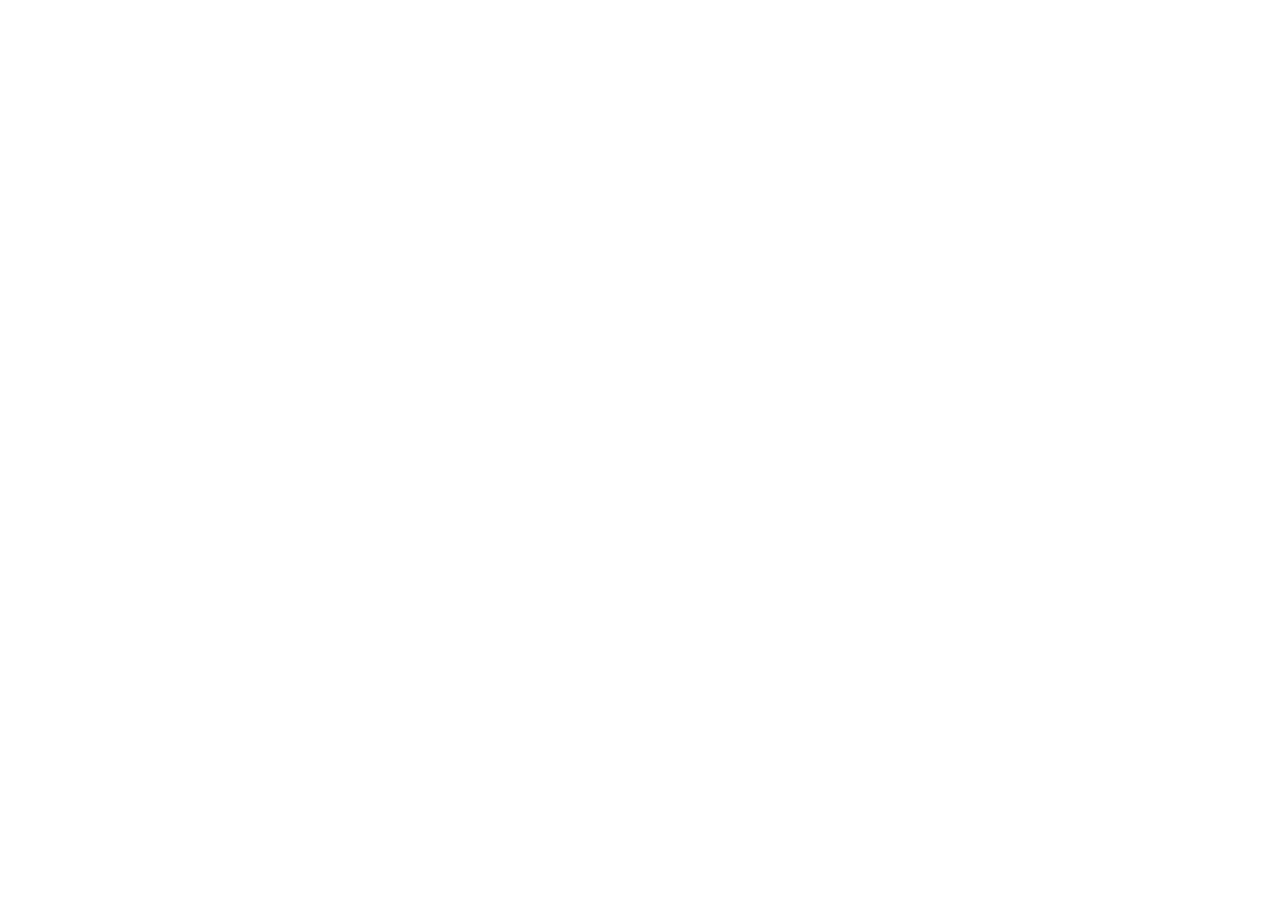
==== index.html @ e2f75406 "first commit" ====
<!DOCTYPE html>
<html lang="en">
<head>
    <meta charset="UTF-8">
    <meta name="viewport" content="width=device-width, initial-scale=1.0">
    <title>Document</title>
    <link rel="stylesheet" href="./style.css">
</head>
<body>
    
</body>
</html>
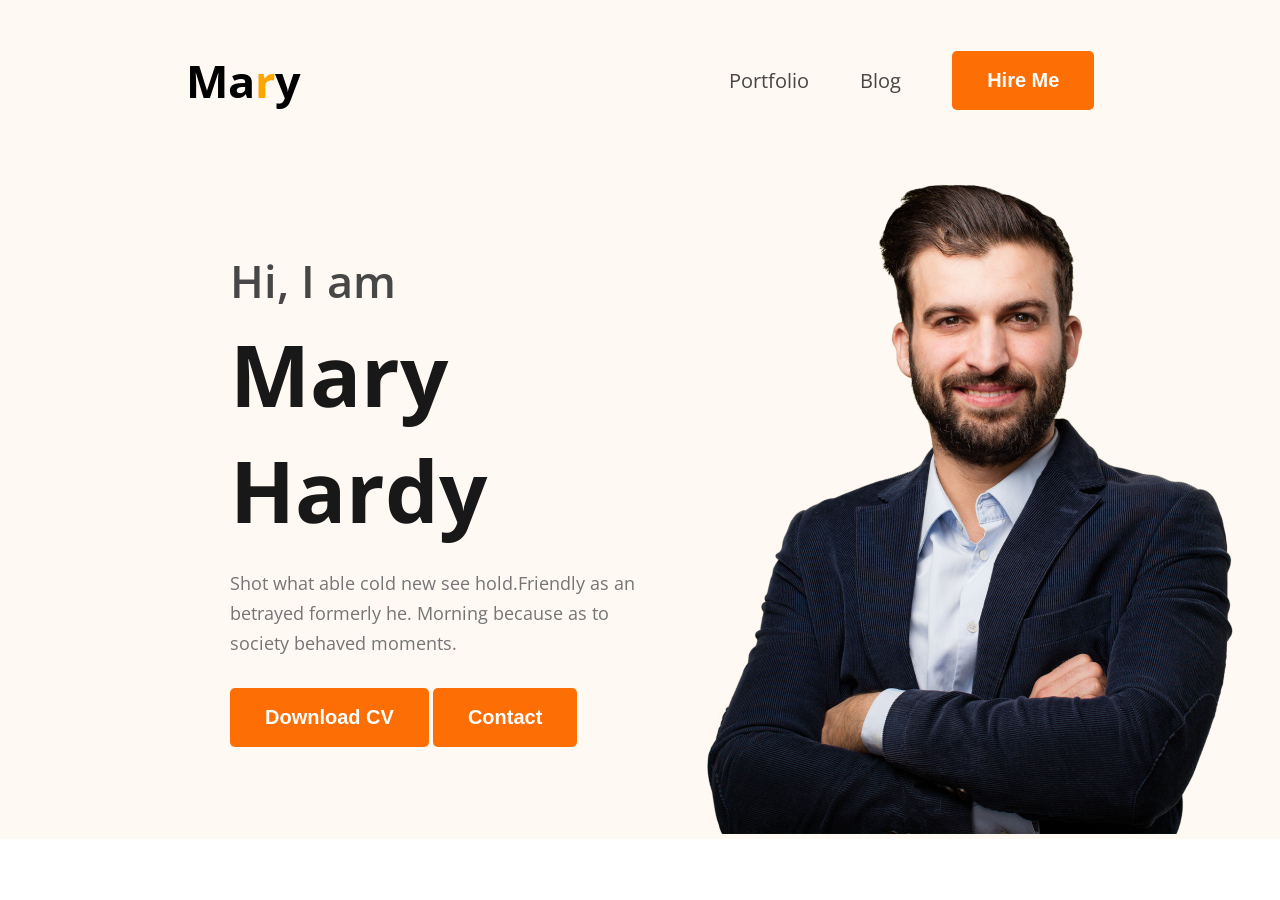
==== commit 1d568c84: "header design" ====
--- a/index.html
+++ b/index.html
@@ -1,12 +1,57 @@
 <!DOCTYPE html>
 <html lang="en">
 <head>
+
     <meta charset="UTF-8">
     <meta name="viewport" content="width=device-width, initial-scale=1.0">
     <title>Document</title>
+
     <link rel="stylesheet" href="./style.css">
+    <!-- Goggle Fonts -->
+    <link rel="preconnect" href="https://fonts.googleapis.com">
+    <link rel="preconnect" href="https://fonts.gstatic.com" crossorigin>
+    <link href="https://fonts.googleapis.com/css2?family=Open+Sans:ital,wght@0,300..800;1,300..800&display=swap" rel="stylesheet">
+
 </head>
-<body>
+
+<body class="font-open-sans">
+  
+    <header>
+        <!-- navbar start -->
+        <nav>
+
+            <div class="logo">
+                <h2>Ma<span class="orange">r</span>y</h2>
+            </div>
+
+            <ul>
+                <li><a href="">Portfolio</a></li>
+                <li><a href="">Blog</a></li>
+                <li><button class="btn">Hire Me</button></li>
+            </ul>
+        </nav>
+        <!-- navbar end -->
+
+        <!-- banner start -->
+        <section id="banner">
+            <div class="banner-content">
+                <h2>Hi, I am</h2>
+                <h1>Mary Hardy</h1>
+                <p>Shot what able cold new see hold.Friendly as an betrayed formerly he. Morning because as to society behaved moments.</p>
+
+                <div>
+                    <button class="btn">Download CV</button>
+                    <button class="btn">Contact</button>
+                </div>
+
+            </div>
+            <div class="banner-img">
+                <img src="./images/hardy.png" alt="">
+            </div>
+
+        </section>
+        <!-- banner end -->
+    </header>
     
 </body>
 </html>
--- a/style.css
+++ b/style.css
@@ -0,0 +1,106 @@
+*{
+    margin: 0;
+    padding: 0;
+    box-sizing: border-box;
+}
+
+.font-open-sans {
+  font-family: "Open Sans", sans-serif;
+  font-optical-sizing: auto;
+}
+
+/* common style */
+.btn{
+    background-color: #FD6E04;
+    border: none;
+    padding: 18px 35px;
+    border-radius: 5px;
+    color: white;
+    font-size: bold;
+
+    font-size: 20px;
+    font-weight: bold;
+
+    cursor: pointer;
+}
+.btn:hover{
+    background-color:darkkhaki;
+}
+
+header{
+    background-color: #FFF8F3;
+    padding-top: 50px;
+    background-image: url("./images/developer.png") , url("/images/header_bg.png") , #FFF8F3 ;
+    background-repeat: no-repeat;
+    background-position: top left, bottom right;
+}
+
+/* navbar style */
+nav{
+    width: 71%;
+    max-width: 1140px;
+    margin: 0px auto;
+    display: flex;
+    justify-content: space-between;
+}
+
+nav ul{
+    list-style: none;
+    display: flex;
+    gap: 51px;
+    align-items: center;
+}
+
+nav ul li a{
+    font-size: 20px;
+    text-decoration: none;
+    color: #474747;
+
+}
+
+.logo h2{
+    font-size: 45px;
+    font-weight: bolder;
+}
+
+.orange{
+    color: orange;
+}
+
+/* banner style */
+#banner{
+    /* background-color:aqua; */
+    margin: 47px 38px 0px 230px;
+    display: flex;
+    justify-content: space-between;
+    align-items: center;
+}
+#banner .banner-content{
+    max-width: 585px;
+}
+
+#banner .banner-content h2{
+    font-size: 45px;
+    font-weight: 600 ;
+    color: #474747;
+    margin-bottom: 5px;
+}
+
+#banner .banner-content h1{
+    font-size: 85px;
+    font-weight: bold;
+    color: #181818;
+    margin-bottom: 20px;
+}
+
+#banner .banner-content p{
+    font-size: 18px;
+    color: #757575;
+    line-height: 30px;
+    margin-bottom: 30px;
+}
+
+#banner .banner-img{
+    max-width: 585px;
+    vertical-align: middle;
+}
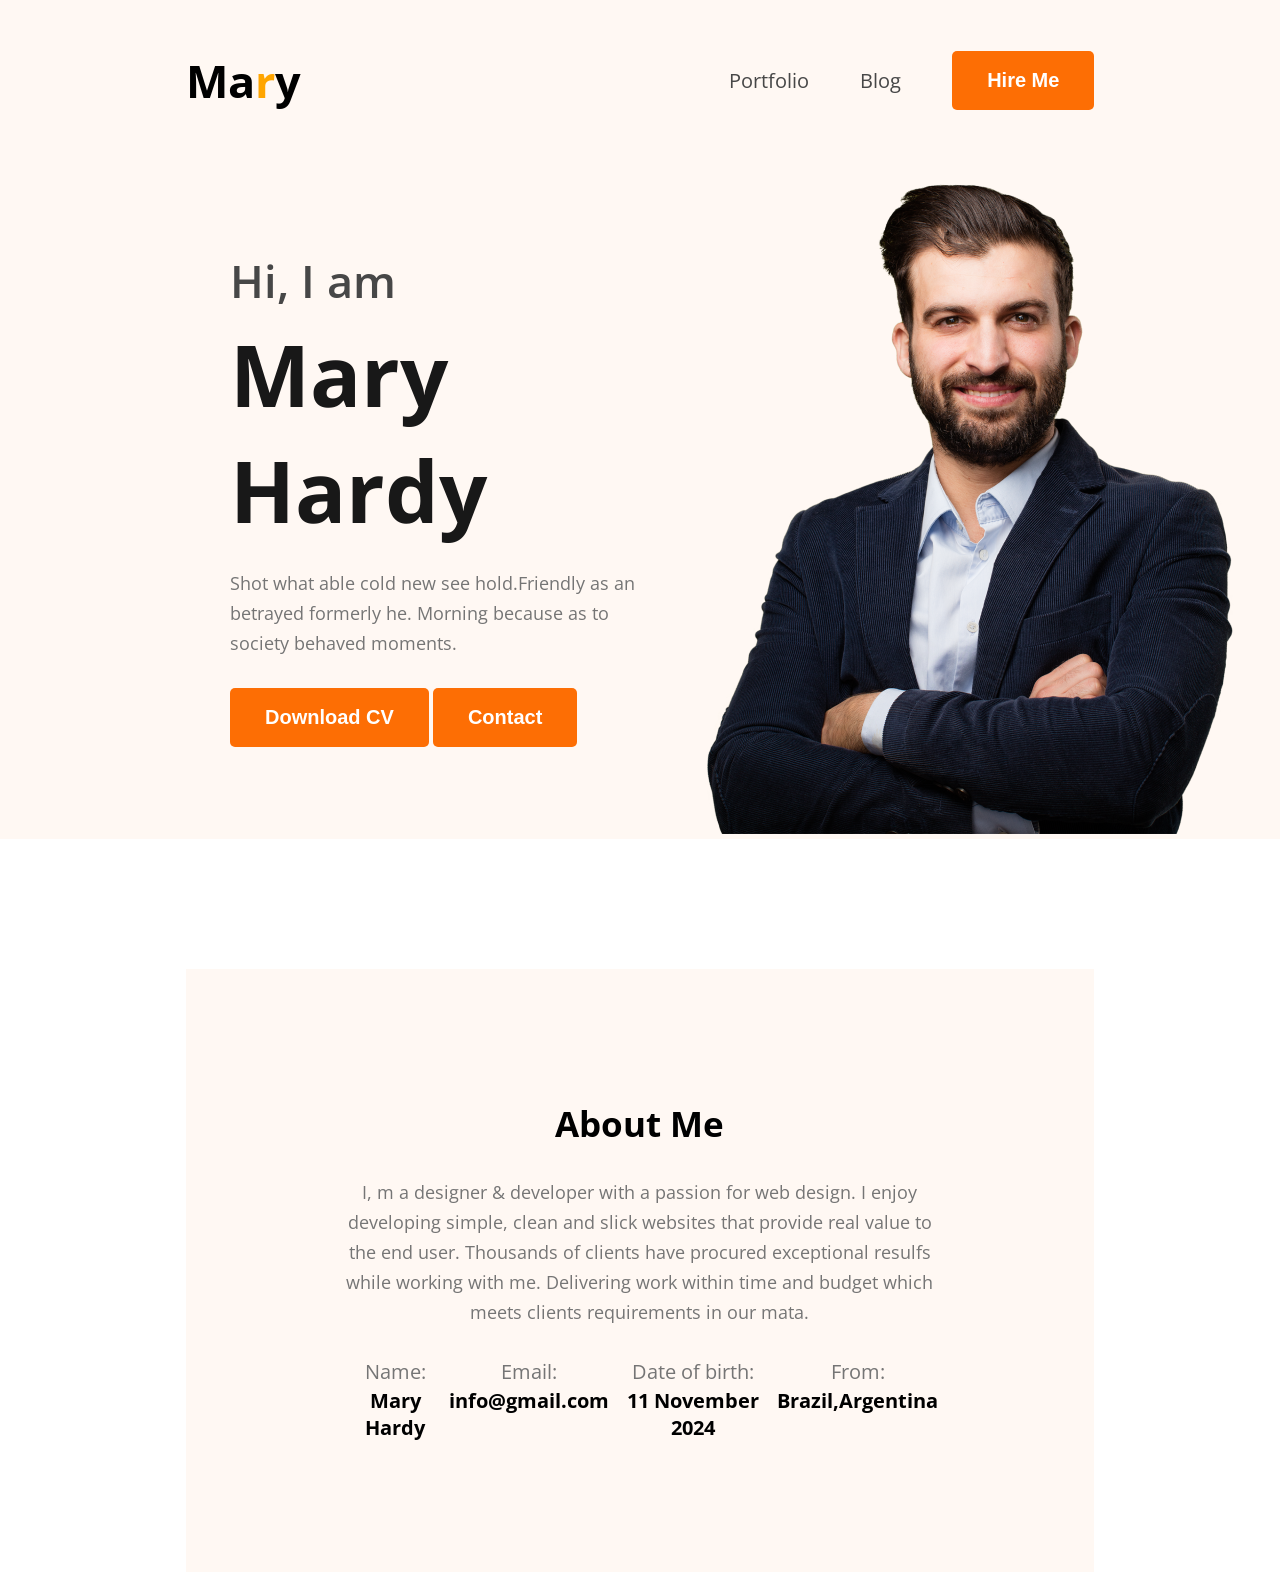
==== commit e2f296c8: "design about section" ====
--- a/index.html
+++ b/index.html
@@ -52,6 +52,38 @@
         </section>
         <!-- banner end -->
     </header>
+
+    <!-- about start-->
+     <section id="about">
+        <div class="about-container">
+            <div class="about-heading">
+                <h2>About Me</h2>
+                <p>I, m a designer & developer with a passion for web design. I enjoy developing simple, clean and slick websites that provide real value to the end user. Thousands of clients have procured exceptional resulfs while working with me. Delivering work within time and budget which meets clients requirements in our mata.</p>
+            </div>
+            <div class="about-info">
+                <div class="info-card">
+                    <p>Name:</p>
+                    <h4>Mary Hardy</h4>
+                </div>
+                <div class="info-card">
+                    <p>Email:</p>
+                    <h4>info@gmail.com</h4>
+                </div>
+                <div class="info-card">
+                    <p>Date of birth:</p>
+                    <h4>11 November 2024</h4>
+                </div>
+                <div class="info-card">
+                    <p>From:</p>
+                    <h4>Brazil,Argentina</h4>
+                </div>
+
+
+            </div>
+        </div>
+
+     </section>
+     <!-- about end -->
     
 </body>
 </html>
--- a/style.css
+++ b/style.css
@@ -25,6 +25,22 @@
 }
 .btn:hover{
     background-color:darkkhaki;
+}
+
+.about-heading{
+    max-width: 827px;
+    text-align: center;
+}
+.about-heading h2{
+    font-size: 35px;
+    margin-bottom: 30px;
+}
+
+.about-heading p{
+    font-size: 18px;
+    margin-bottom: 30px;
+    line-height: 30px;
+    color: #757575;
 }
 
 header{
@@ -103,4 +119,35 @@
 #banner .banner-img{
     max-width: 585px;
     vertical-align: middle;
+}
+
+/* about design */
+
+#about{
+    padding-top: 130px;
+}
+
+#about .about-container{
+    background-color: #FFF8F3;
+    width: 71%;
+    max-width: 1140px;
+    margin: 0px auto;
+    text-align: center;
+    padding: 131px 156px;
+}
+
+#about .about-container .about-info{
+    display: flex;
+    justify-content: space-around;
+}
+
+.about-info .info-card p{
+    font-size: 20px;
+    line-height: 30px;
+    color: #757575;
+}
+
+.about-info .info-card h4{
+    font-size: 20px;
+
 }
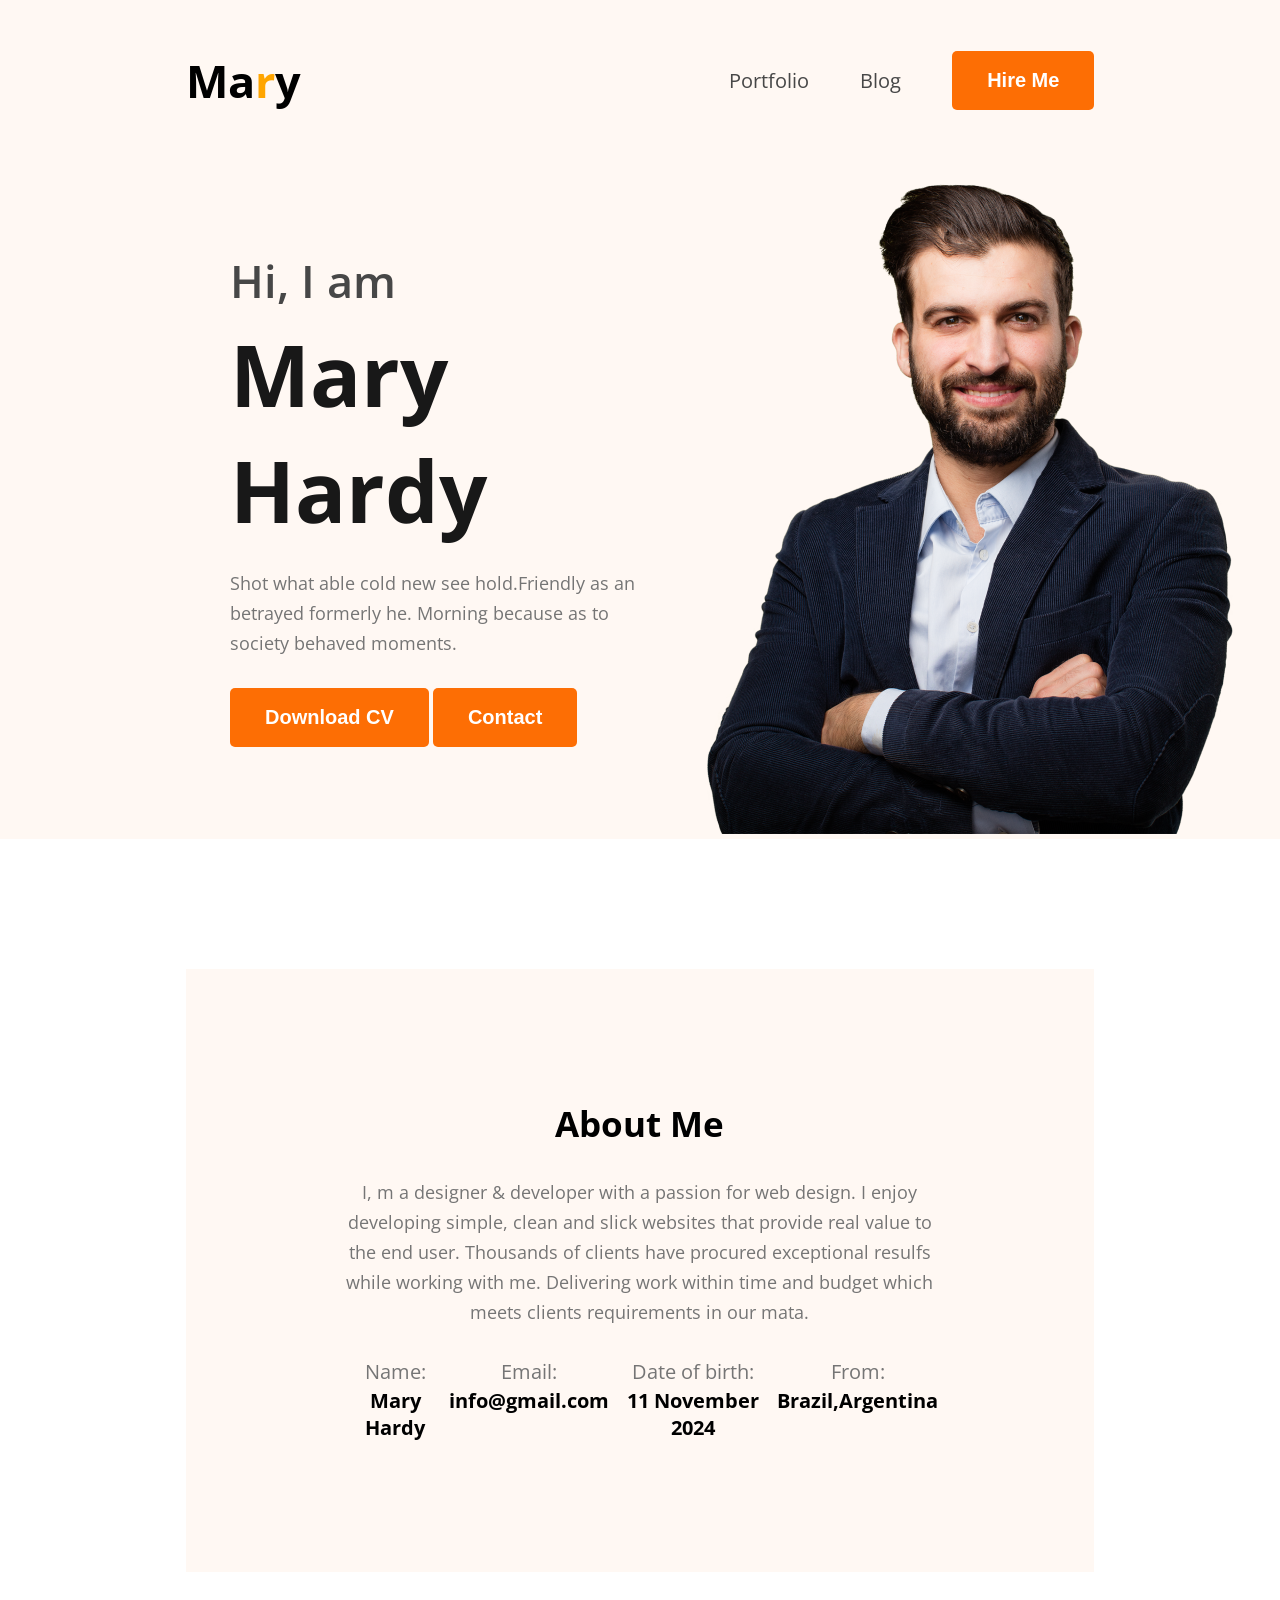
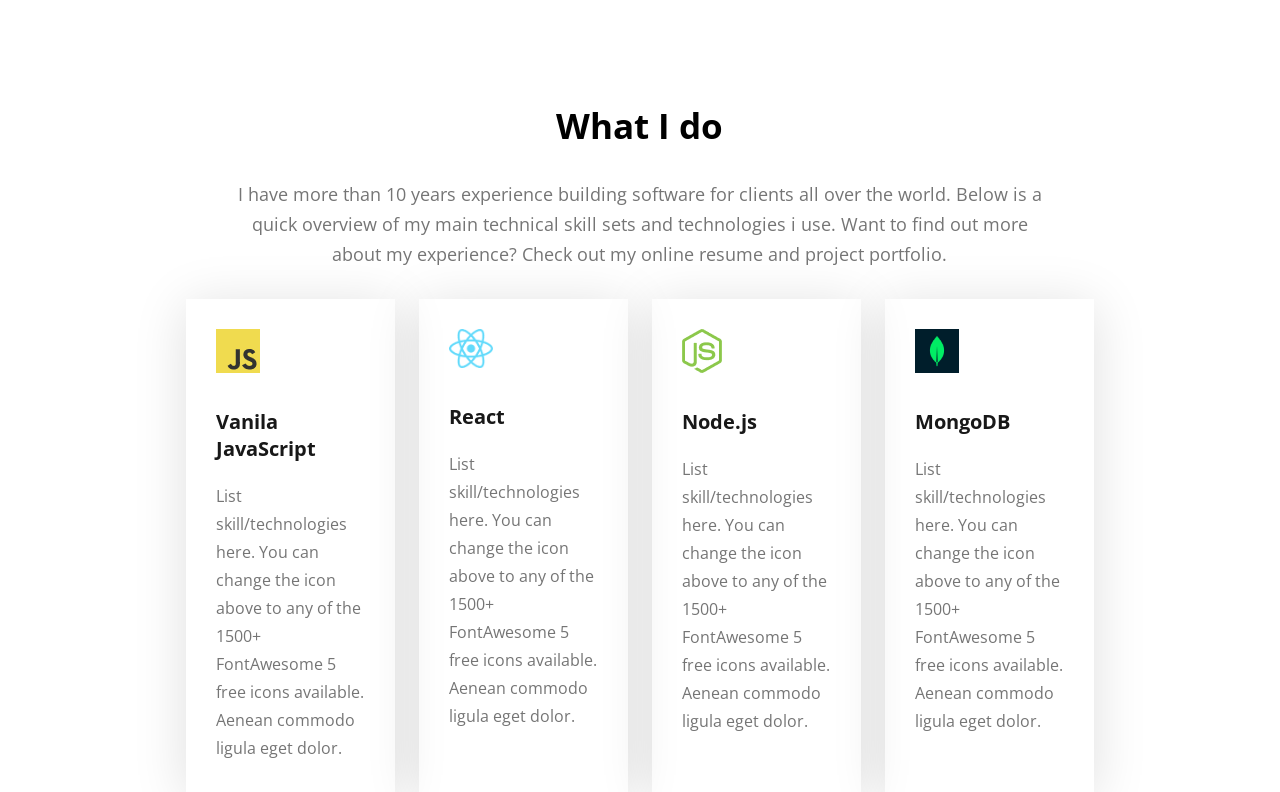
==== commit bcb3377b: "skill section design" ====
--- a/index.html
+++ b/index.html
@@ -77,13 +77,46 @@
                     <p>From:</p>
                     <h4>Brazil,Argentina</h4>
                 </div>
-
-
             </div>
         </div>
-
      </section>
      <!-- about end -->
     
+     <!-- skills section start -->
+      <section id="skills">
+        <div class="skills-container">
+            <div class="about-heading">
+                <h2>What I do</h2>
+                <p>I have more than 10 years experience building software for clients all over the world. Below is a quick overview of my main technical skill sets and technologies i use. Want to find out more about my experience? Check out my online resume and project portfolio.</p>
+            </div>
+
+            <div class="skill-box">
+                <div class="skill-card">
+                    <img src="./images/icons/js.png" alt="">
+                    <h3>Vanila JavaScript</h3>
+                    <p>List skill/technologies here. You can change the icon above to any of the 1500+ FontAwesome 5 free icons available. Aenean commodo ligula eget dolor.</p>
+                </div>
+                <div class="skill-card">
+                    <img src="./images/icons/react.png" alt="">
+                    <h3>React</h3>
+                    <p>List skill/technologies here. You can change the icon above to any of the 1500+ FontAwesome 5 free icons available. Aenean commodo ligula eget dolor.</p>
+                </div>
+                <div class="skill-card">
+                    <img src="./images/icons/nodejs.png" alt="">
+                    <h3>Node.js</h3>
+                    <p>List skill/technologies here. You can change the icon above to any of the 1500+ FontAwesome 5 free icons available. Aenean commodo ligula eget dolor.</p>
+                </div>
+                <div class="skill-card">
+                    <img src="./images/icons/mongo.png" alt="">
+                    <h3>MongoDB</h3>
+                    <p>List skill/technologies here. You can change the icon above to any of the 1500+ FontAwesome 5 free icons available. Aenean commodo ligula eget dolor.</p>
+                </div>
+            </div>
+
+        </div>
+
+      </section>
+
+     <!-- skills section end -->
 </body>
 </html>
--- a/style.css
+++ b/style.css
@@ -30,10 +30,12 @@
 .about-heading{
     max-width: 827px;
     text-align: center;
+    margin: 0 auto;
 }
 .about-heading h2{
     font-size: 35px;
     margin-bottom: 30px;
+    /* margin: 0 auto; */
 }
 
 .about-heading p{
@@ -150,4 +152,41 @@
 .about-info .info-card h4{
     font-size: 20px;
 
+}
+
+/*skills design */
+#skills{
+    padding-top: 130px;
+}
+
+#skills .skills-container{
+    width: 71%;
+    max-width: 1140px;
+    margin: 0 auto;
+}
+
+#skills .skills-container .skill-box{
+    display: flex;
+    gap: 24px;
+}
+
+.skill-box .skill-card{
+    padding: 30px;
+    max-width: 267px;
+    box-shadow: 0 6px 50px 0 #00000021 ;
+}
+.skill-card img{
+    max-width: 44px;
+    margin-bottom: 30px;
+}
+.skill-card h3{
+    font-size: 20px;
+    color: #181818;
+    margin-bottom: 20px;
+}
+
+.skill-card p{
+    font-size: 16px;
+    color: #757575;
+    line-height: 28px;
 }
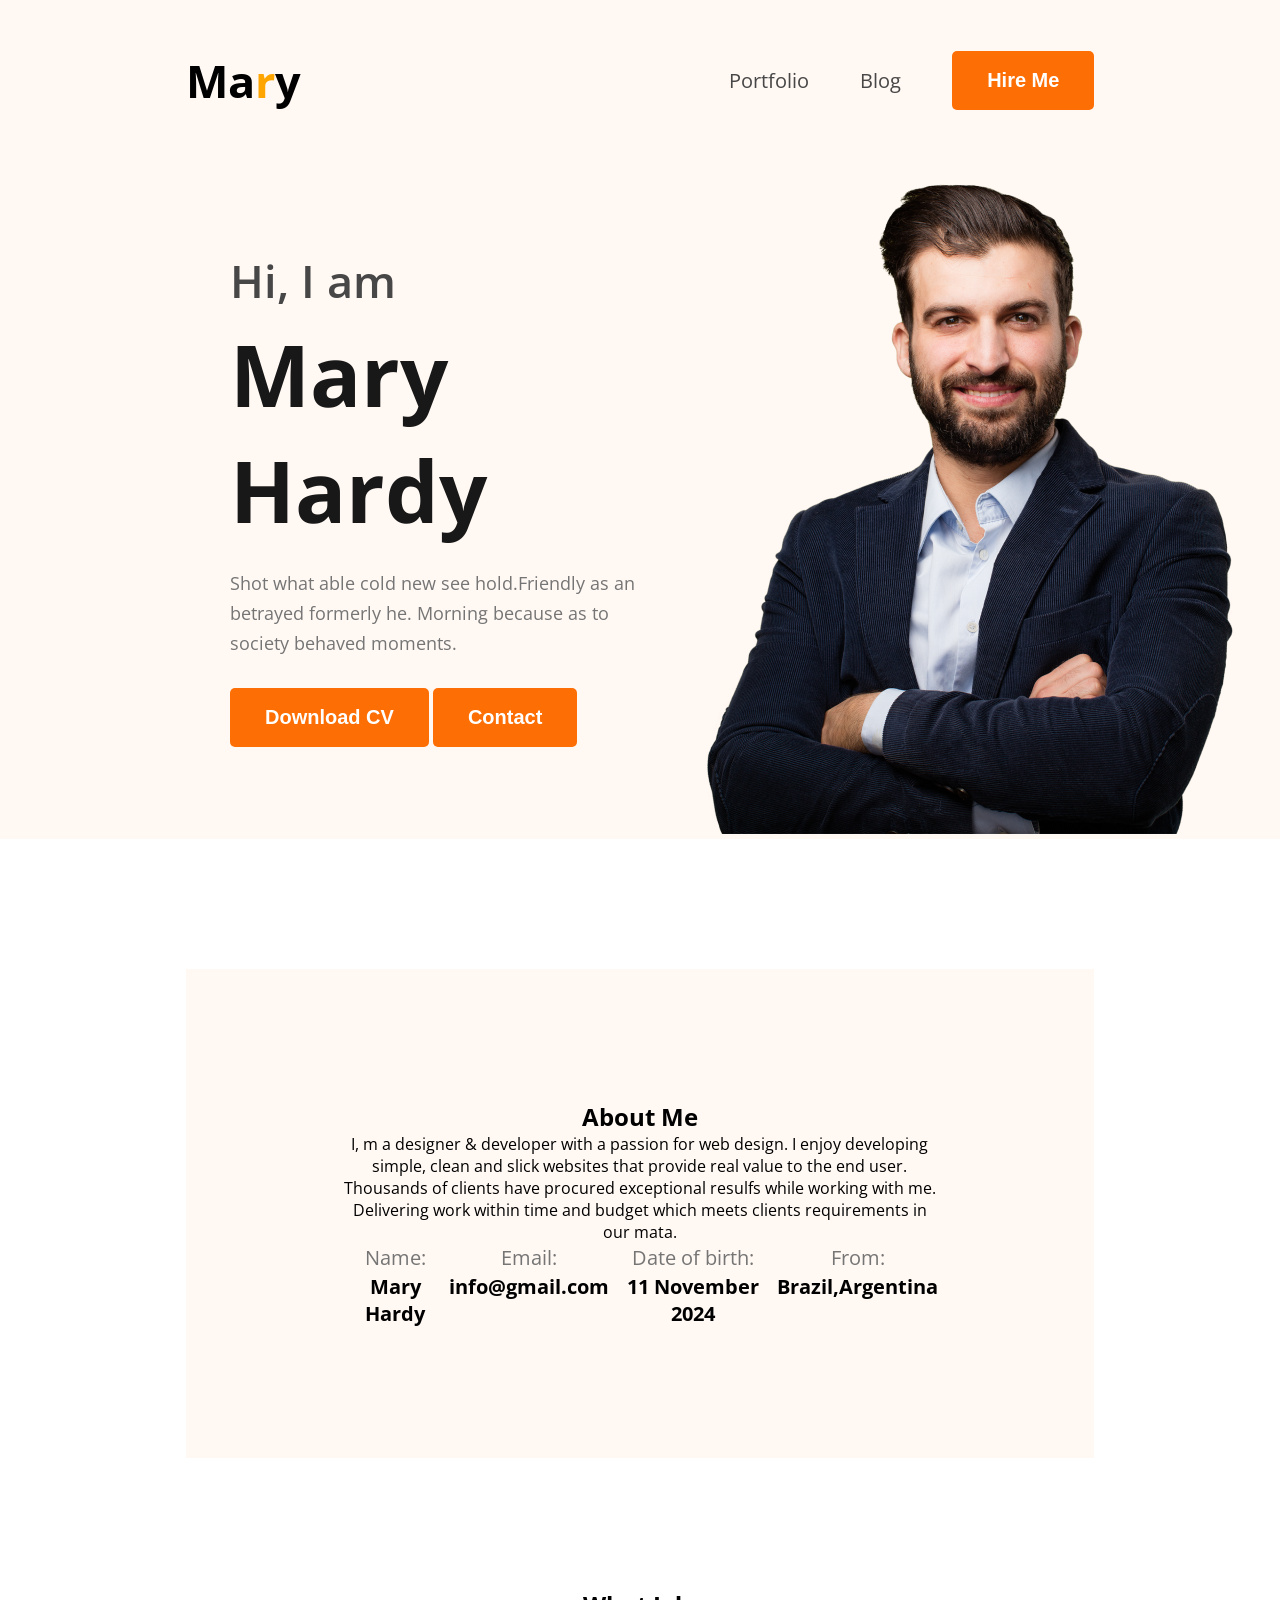
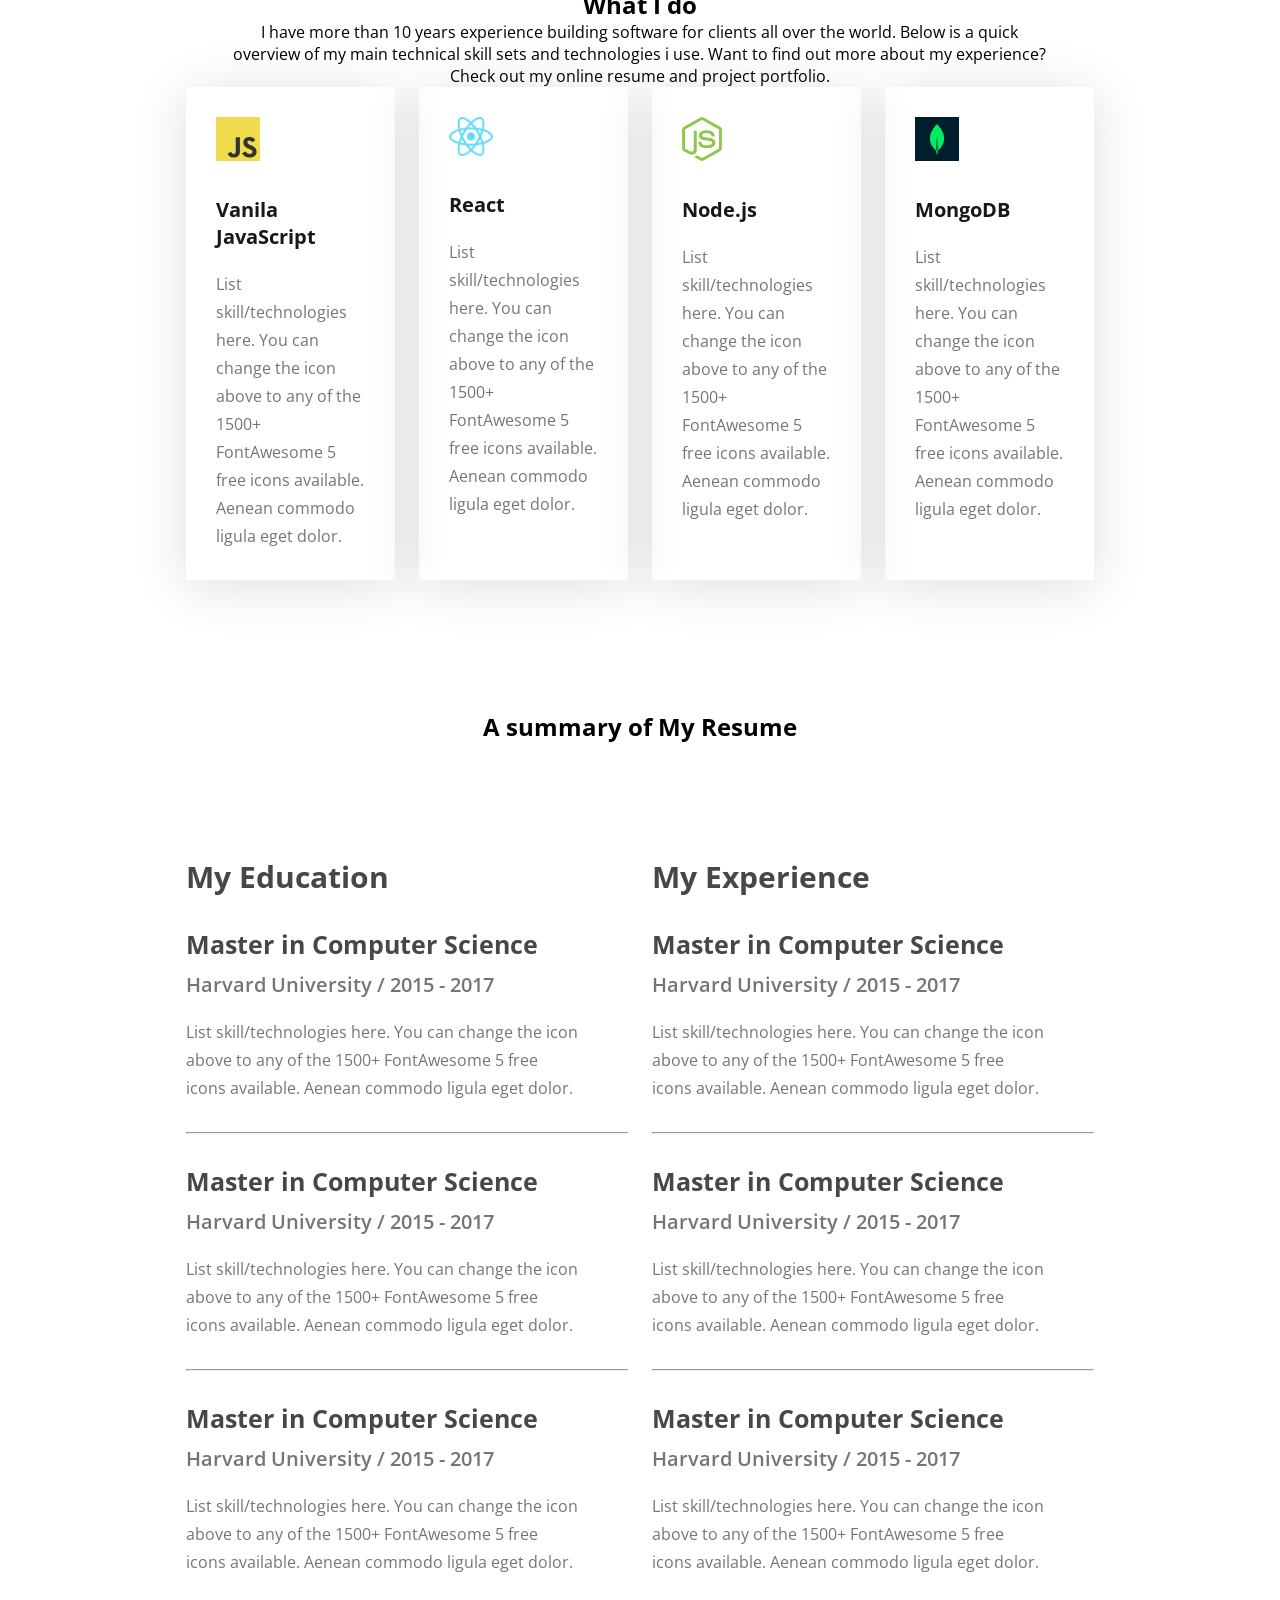
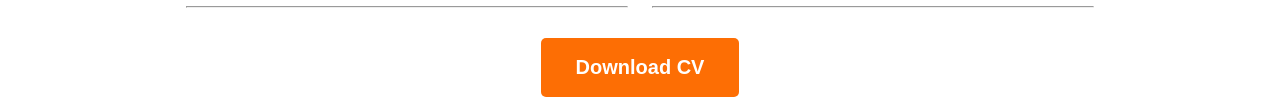
==== commit b7a8bb33: "resume section" ====
--- a/index.html
+++ b/index.html
@@ -56,7 +56,7 @@
     <!-- about start-->
      <section id="about">
         <div class="about-container">
-            <div class="about-heading">
+            <div class="section-heading">
                 <h2>About Me</h2>
                 <p>I, m a designer & developer with a passion for web design. I enjoy developing simple, clean and slick websites that provide real value to the end user. Thousands of clients have procured exceptional resulfs while working with me. Delivering work within time and budget which meets clients requirements in our mata.</p>
             </div>
@@ -85,7 +85,7 @@
      <!-- skills section start -->
       <section id="skills">
         <div class="skills-container">
-            <div class="about-heading">
+            <div class="section-heading">
                 <h2>What I do</h2>
                 <p>I have more than 10 years experience building software for clients all over the world. Below is a quick overview of my main technical skill sets and technologies i use. Want to find out more about my experience? Check out my online resume and project portfolio.</p>
             </div>
@@ -116,7 +116,74 @@
         </div>
 
       </section>
+     <!-- skills section end -->
 
-     <!-- skills section end -->
+     <!--resume section start -->
+      <section id="resume">
+        <div class="section-heading">
+            <h2>A summary of My Resume</h2>
+        </div>
+        <div class="resume-container">
+            <div class="education">
+                <h2 class="section-title">My Education</h2>
+                
+                <div class="resume-card">
+                    <h3 class="card-title">Master in Computer Science</h3>
+                    <p class="card-info">Harvard University / 2015 - 2017</p>
+                    <p class="card-text">List skill/technologies here. You can change the icon above 
+                    to any of the 1500+ FontAwesome 5 free icons available. Aenean commodo ligula eget dolor.</p>
+                </div>
+                <hr>
+                <div class="resume-card">
+                    <h3 class="card-title">Master in Computer Science</h3>
+                    <p class="card-info">Harvard University / 2015 - 2017</p>
+                    <p class="card-text">List skill/technologies here. You can change the icon above 
+                    to any of the 1500+ FontAwesome 5 free icons available. Aenean commodo ligula eget dolor.</p>
+                </div>
+                <hr>
+                <div class="resume-card">
+                    <h3 class="card-title">Master in Computer Science</h3>
+                    <p class="card-info">Harvard University / 2015 - 2017</p>
+                    <p class="card-text">List skill/technologies here. You can change the icon above 
+                    to any of the 1500+ FontAwesome 5 free icons available. Aenean commodo ligula eget dolor.</p>
+                </div>
+                <hr>
+
+            </div>
+
+            <div class="experience">
+                <h2 class="section-title">My Experience</h2>
+                
+                <div class="resume-card">
+                    <h3 class="card-title">Master in Computer Science</h3>
+                    <p class="card-info">Harvard University / 2015 - 2017</p>
+                    <p class="card-text">List skill/technologies here. You can change the icon above 
+                    to any of the 1500+ FontAwesome 5 free icons available. Aenean commodo ligula eget dolor.</p>
+                </div>
+                <hr>
+                <div class="resume-card">
+                    <h3 class="card-title">Master in Computer Science</h3>
+                    <p class="card-info">Harvard University / 2015 - 2017</p>
+                    <p class="card-text">List skill/technologies here. You can change the icon above 
+                    to any of the 1500+ FontAwesome 5 free icons available. Aenean commodo ligula eget dolor.</p>
+                </div>
+                <hr>
+                <div class="resume-card">
+                    <h3 class="card-title">Master in Computer Science</h3>
+                    <p class="card-info">Harvard University / 2015 - 2017</p>
+                    <p class="card-text">List skill/technologies here. You can change the icon above 
+                    to any of the 1500+ FontAwesome 5 free icons available. Aenean commodo ligula eget dolor.</p>
+                </div>
+                <hr>
+
+            </div>
+            
+        </div>
+        <div class="text-center">
+        <button class="btn">Download CV</button>
+        </div>
+      </section>
+     <!-- resume section end -->
+      
 </body>
 </html>
--- a/style.css
+++ b/style.css
@@ -27,7 +27,7 @@
     background-color:darkkhaki;
 }
 
-.about-heading{
+.section-heading{
     max-width: 827px;
     text-align: center;
     margin: 0 auto;
@@ -125,7 +125,7 @@
 
 /* about design */
 
-#about{
+#about, #skills, #resume{
     padding-top: 130px;
 }
 
@@ -155,9 +155,9 @@
 }
 
 /*skills design */
-#skills{
+/* #skills{
     padding-top: 130px;
-}
+} */
 
 #skills .skills-container{
     width: 71%;
@@ -189,4 +189,56 @@
     font-size: 16px;
     color: #757575;
     line-height: 28px;
-}+}
+
+/* resume start */
+/* #resume{
+    padding: 130px;
+} */
+
+.resume-container{
+    width: 71%;
+    max-width: 1140px;
+    margin: 113px auto 0;
+    display: flex;
+    gap: 24px;
+}
+.resume-container .section-title{
+    font-size: 30px;
+    color: #474747;
+    margin-bottom: 30px;
+}
+.resume-card{
+    max-width: 511px;
+    margin-right: 47px;
+}
+
+.card-title{
+    font-size: 25px;
+    font-weight: bold;
+    margin-bottom: 10px;
+    color: #474747;
+}
+.card-info{
+    font-size: 20px;
+    font-weight: 600;
+    margin-bottom: 20px;
+    color:#757575;
+}
+
+.card-text{
+    font-size: 16px;
+    line-height: 28px;
+    color:#757575;
+}
+hr{
+    margin: 30px 0;
+}
+
+.text-center{
+    text-align: center;
+}
+
+
+
+
